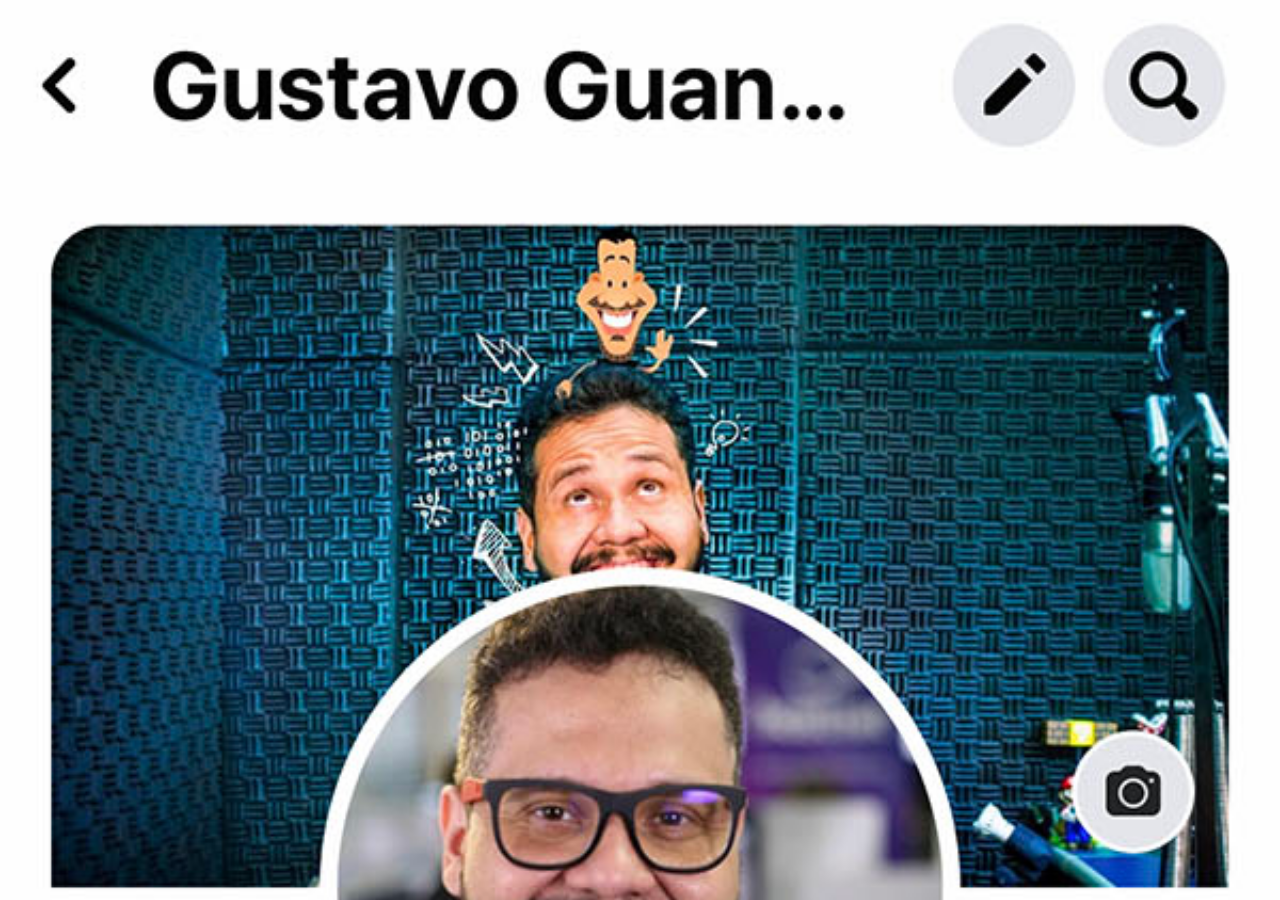
==== facebook.html @ 32d58f8d "adicionado os botões laterais adicionado os botões laterais e as paginas que completam a funcionalid" ====
<!DOCTYPE html>
<html lang="pt-br">
<head>
    <meta charset="UTF-8">
    <meta name="viewport" content="width=device-width, initial-scale=1.0">
    <title>facebook</title>
<style>

    * {
        margin: 0px;
        padding: 0px;
    }

    body {
        background: black url(imagens/tela-facebook.jpg) no-repeat top center;
        background-size: cover;
        width: 100vw;
        height: 100vh;
    }

</style>

</head>
<body>
    
</body>
</html>
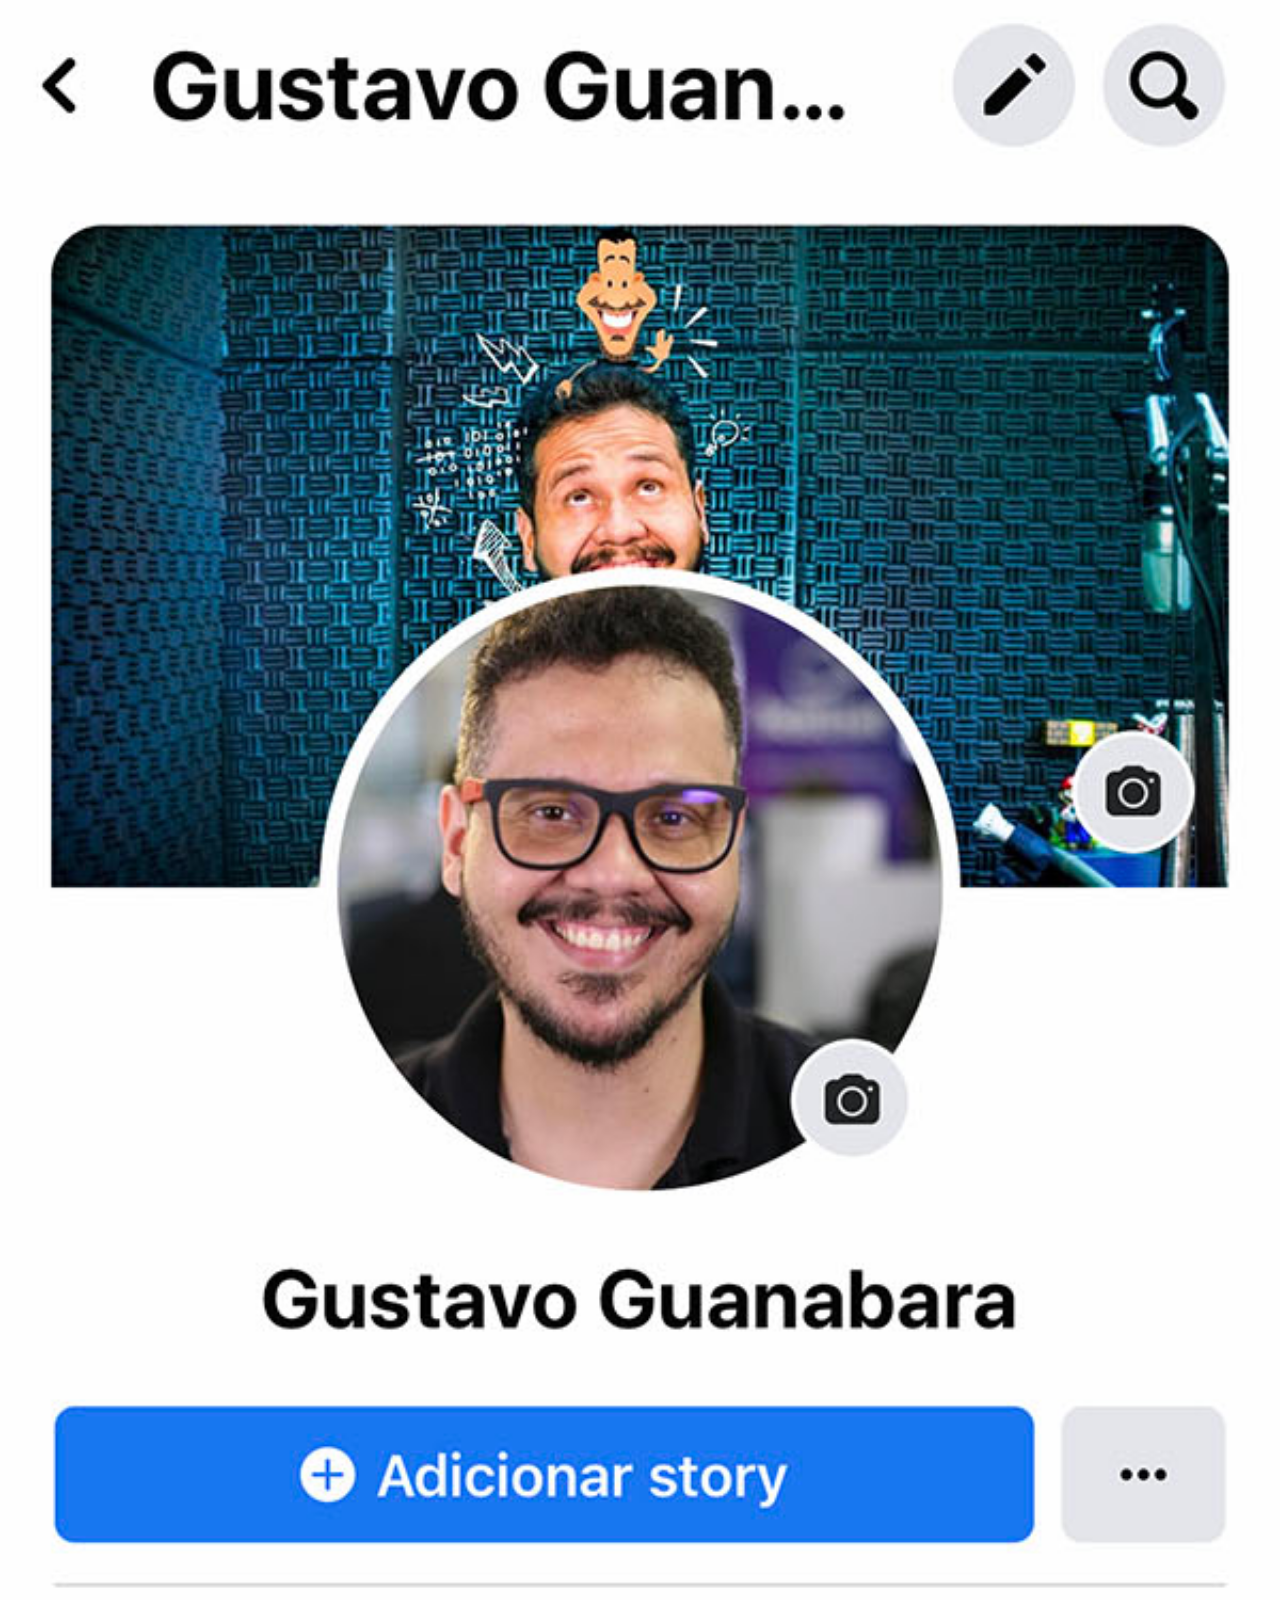
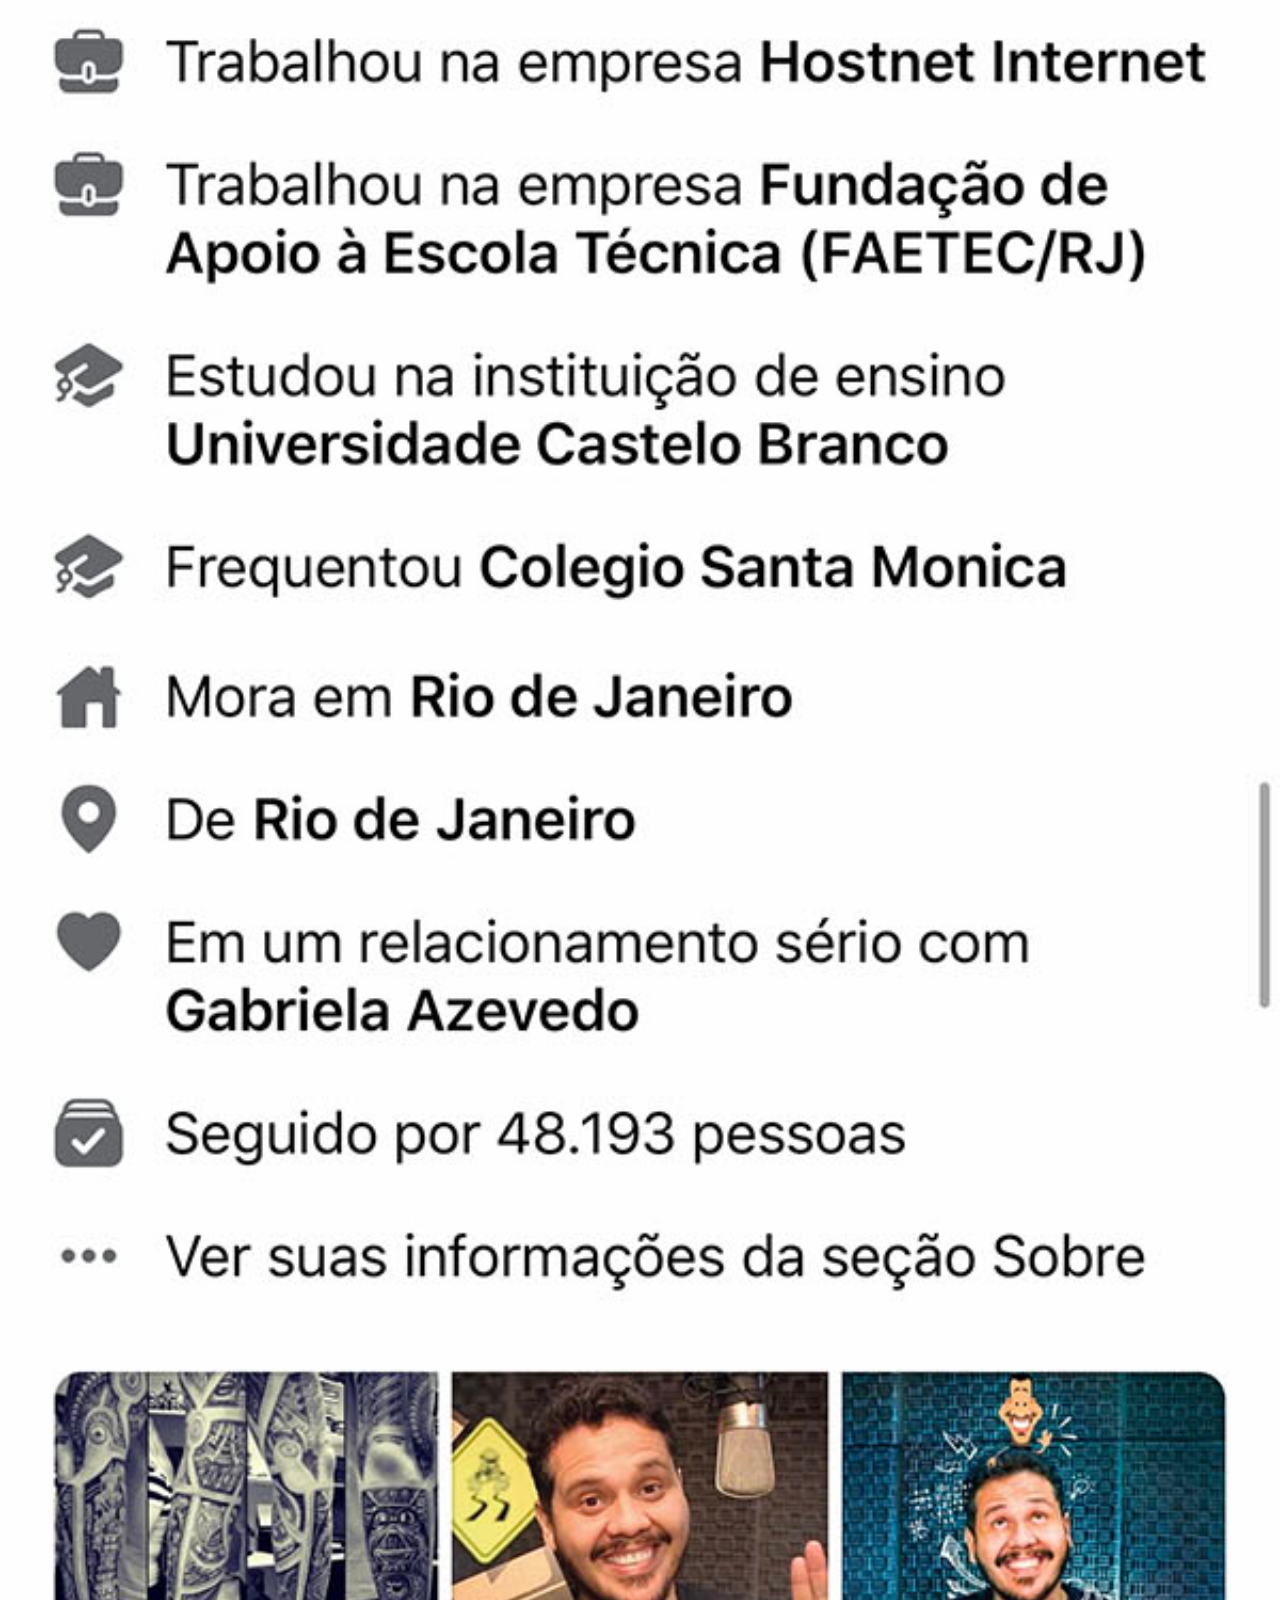
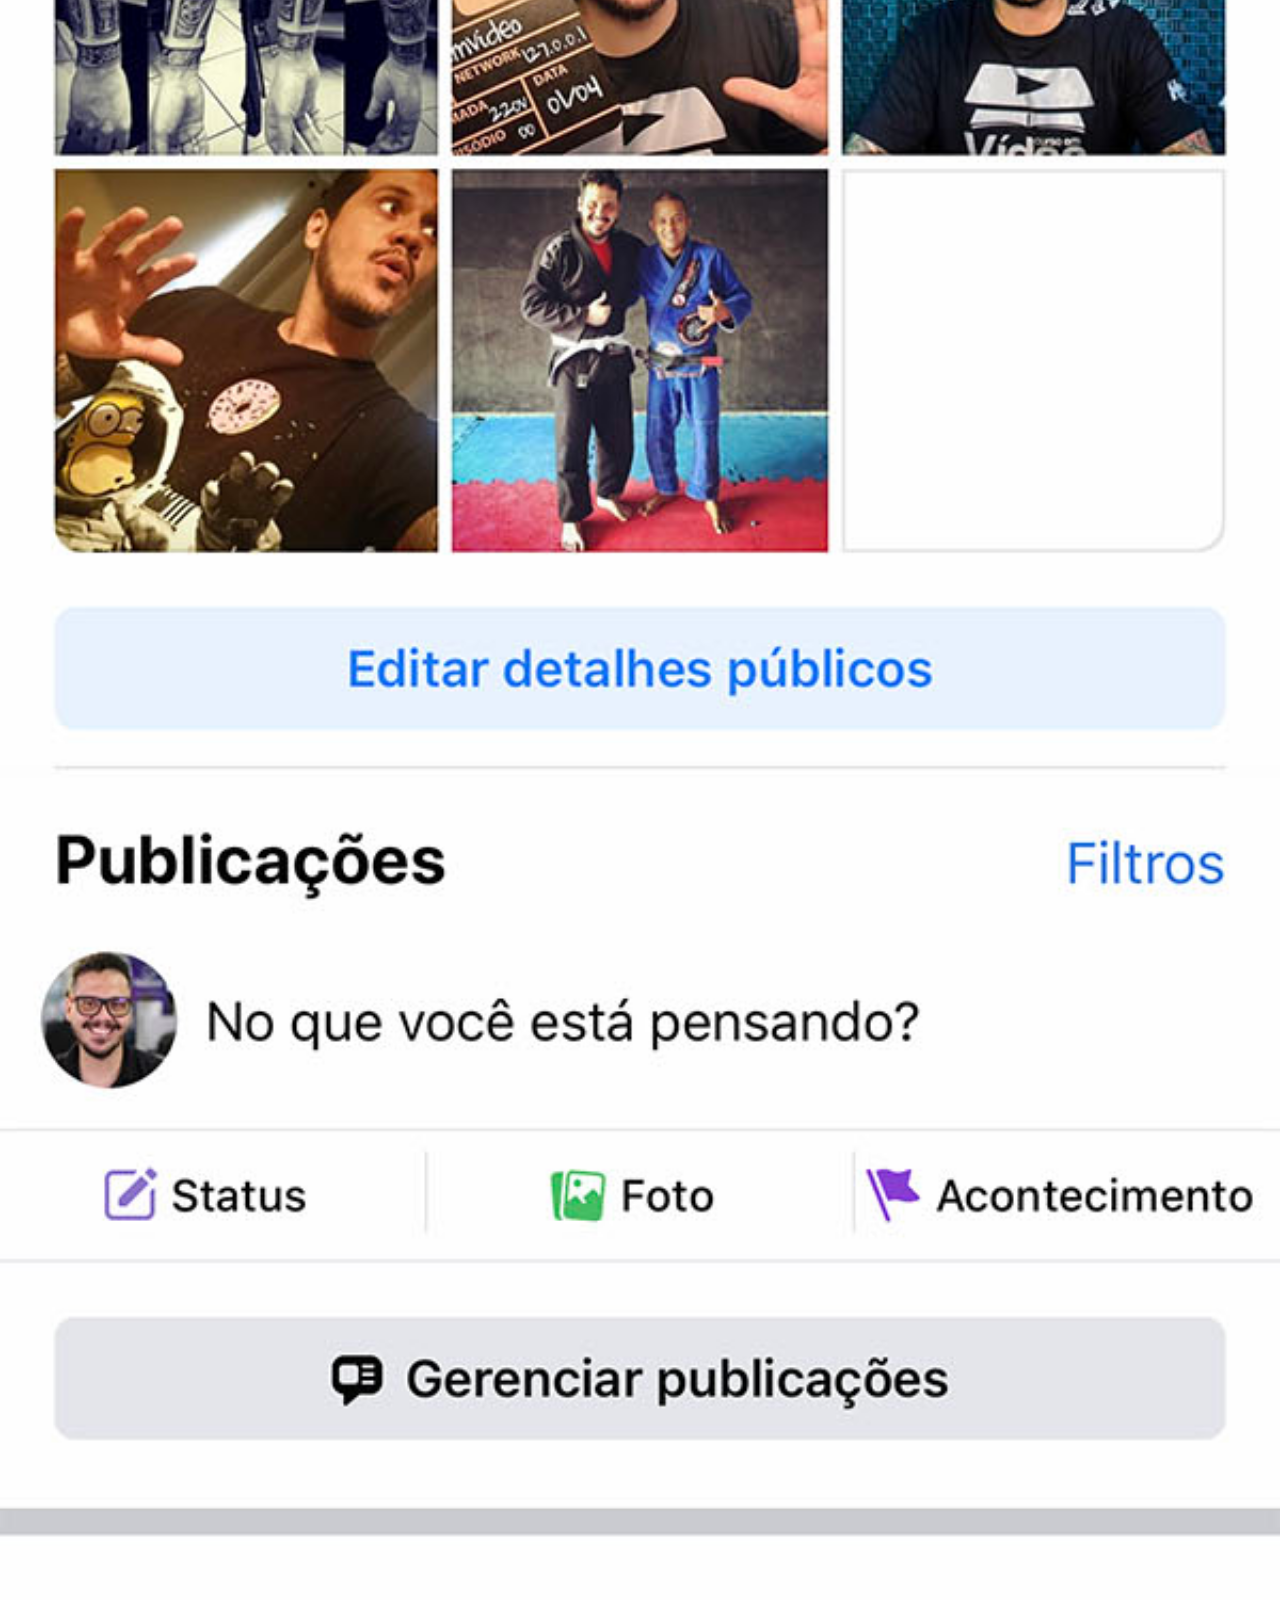
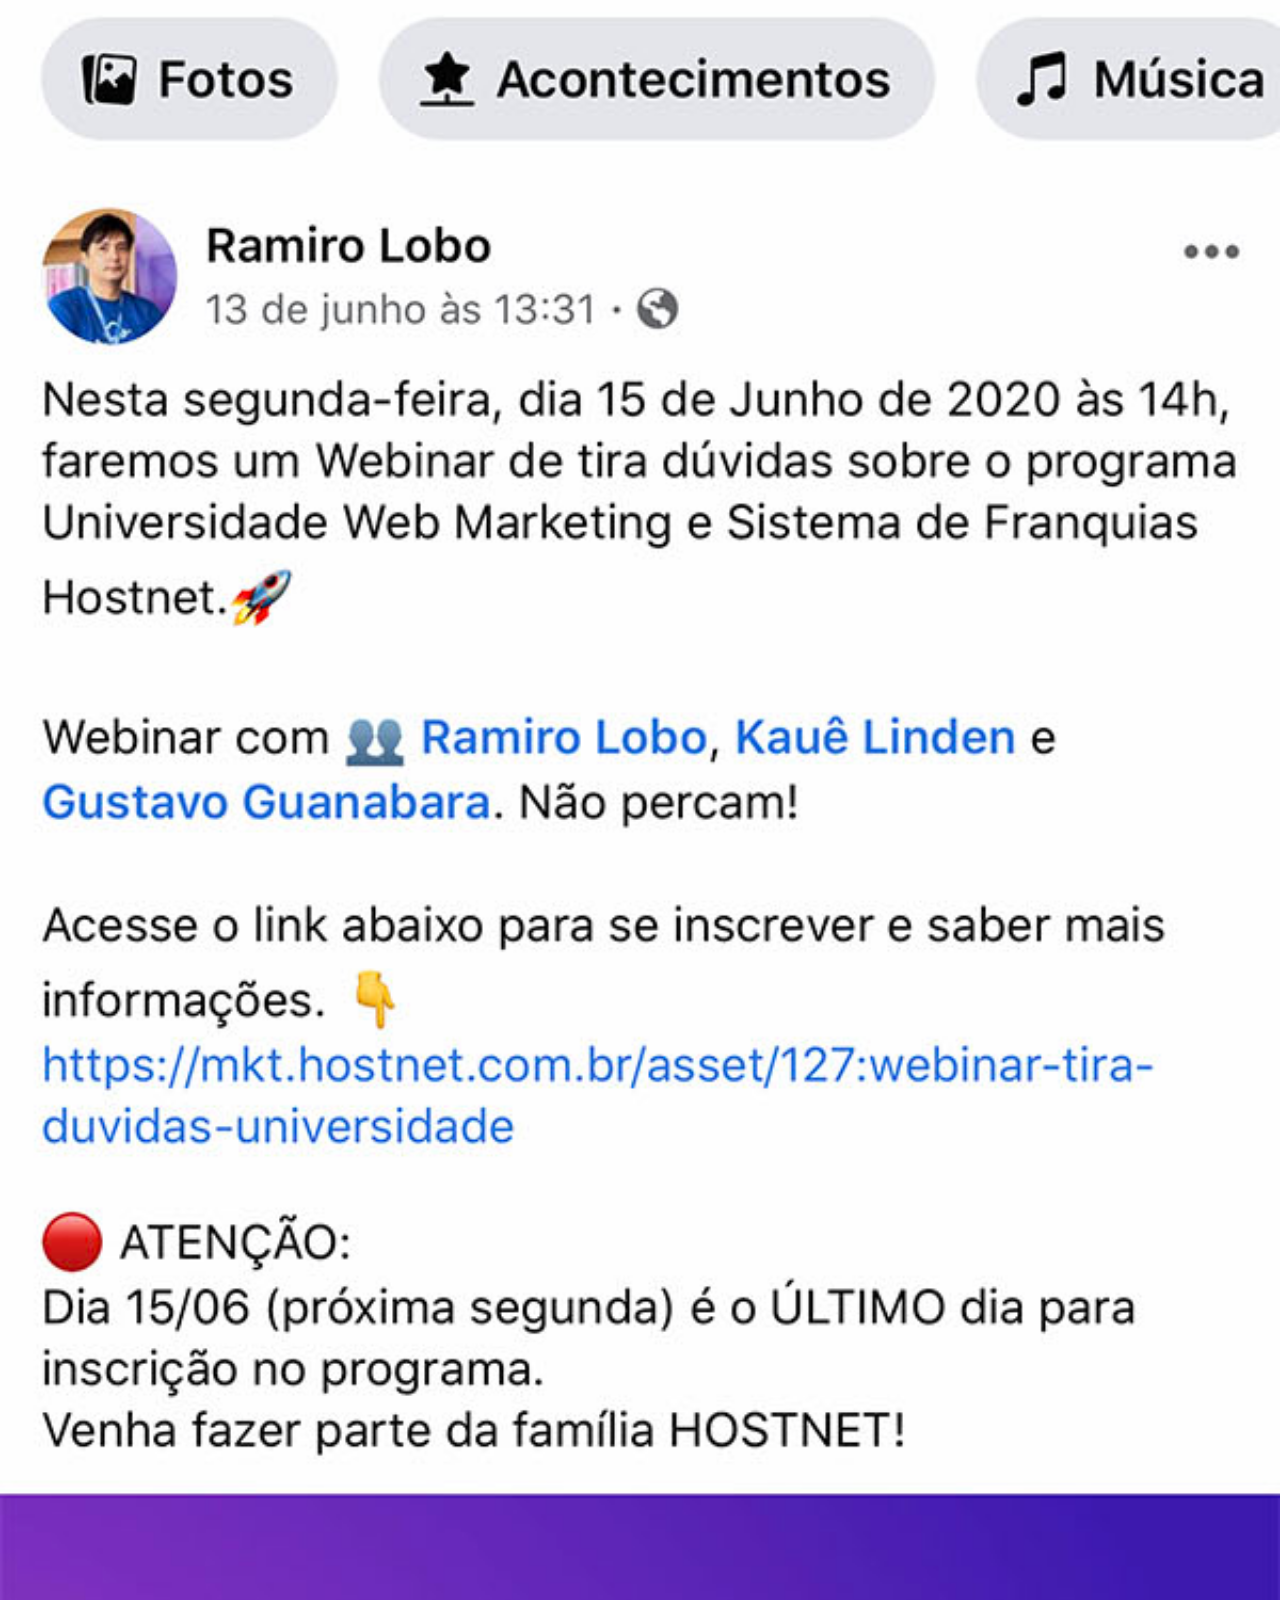
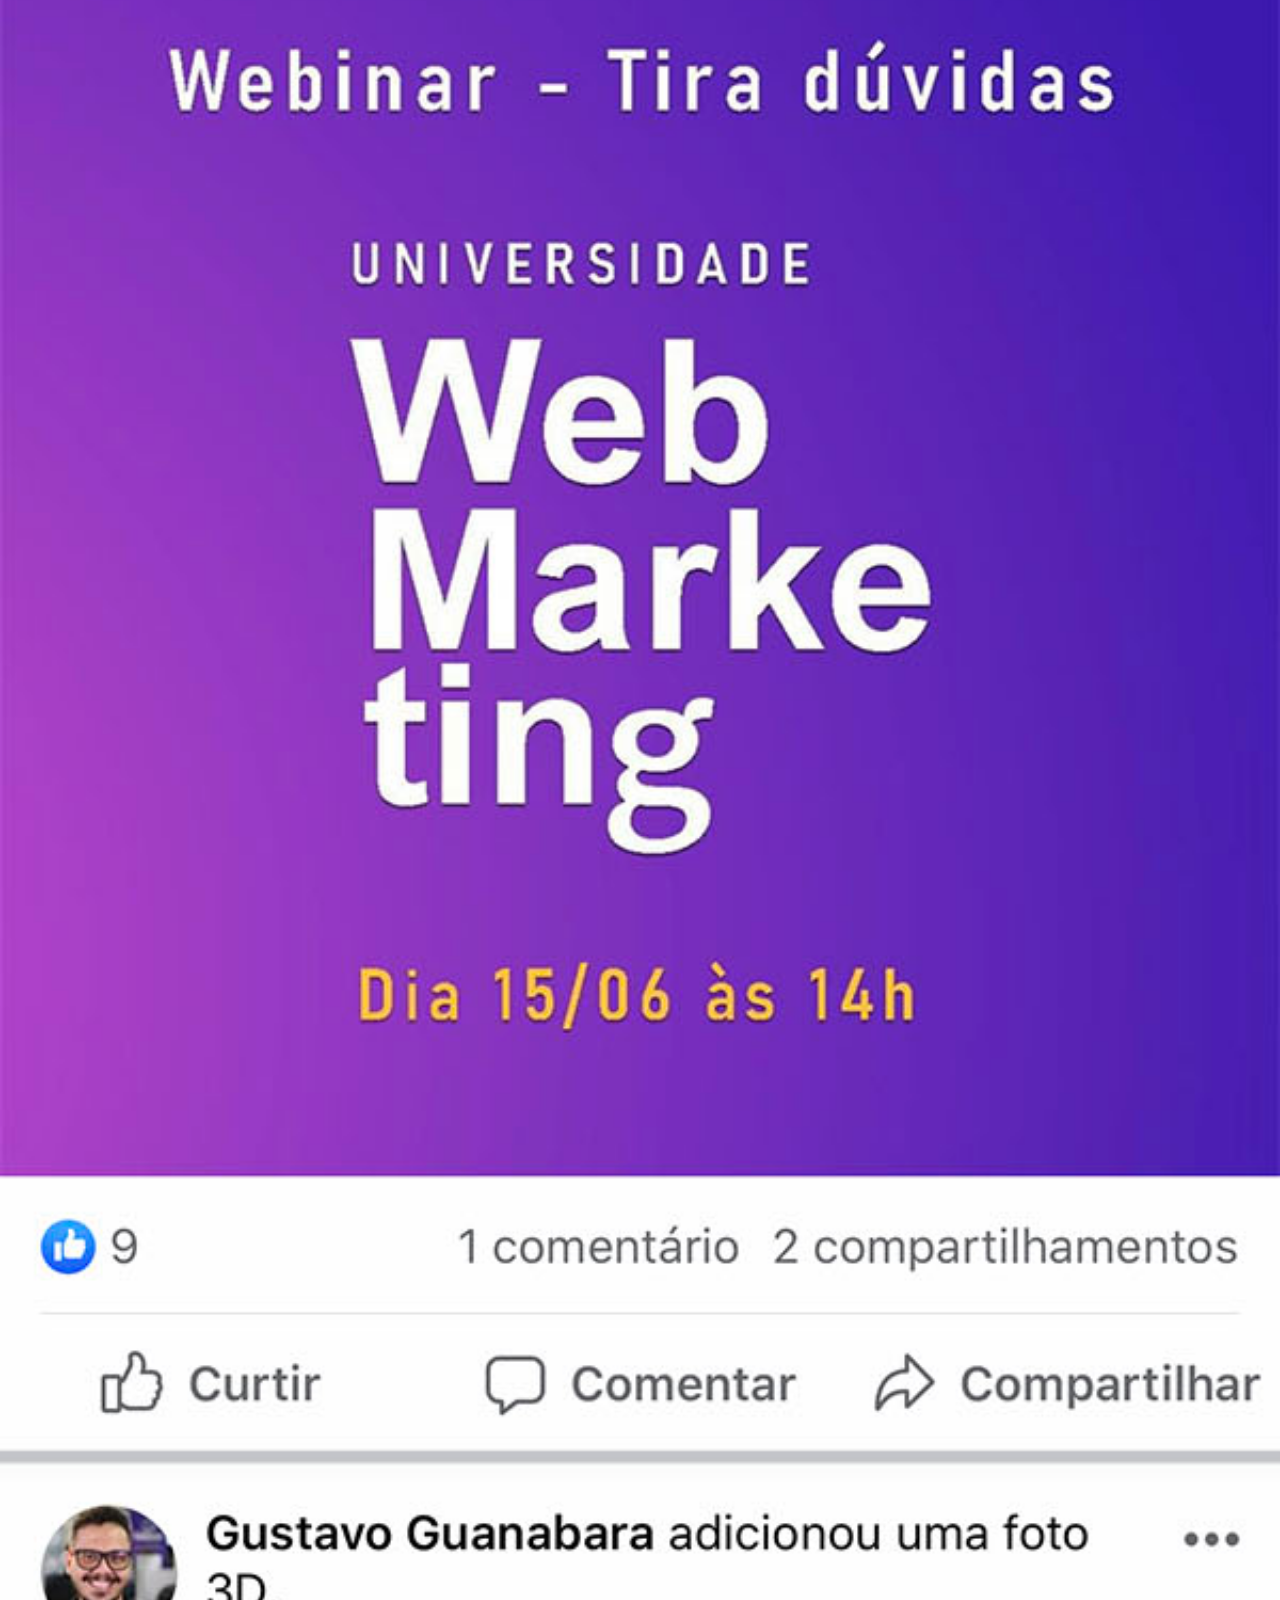
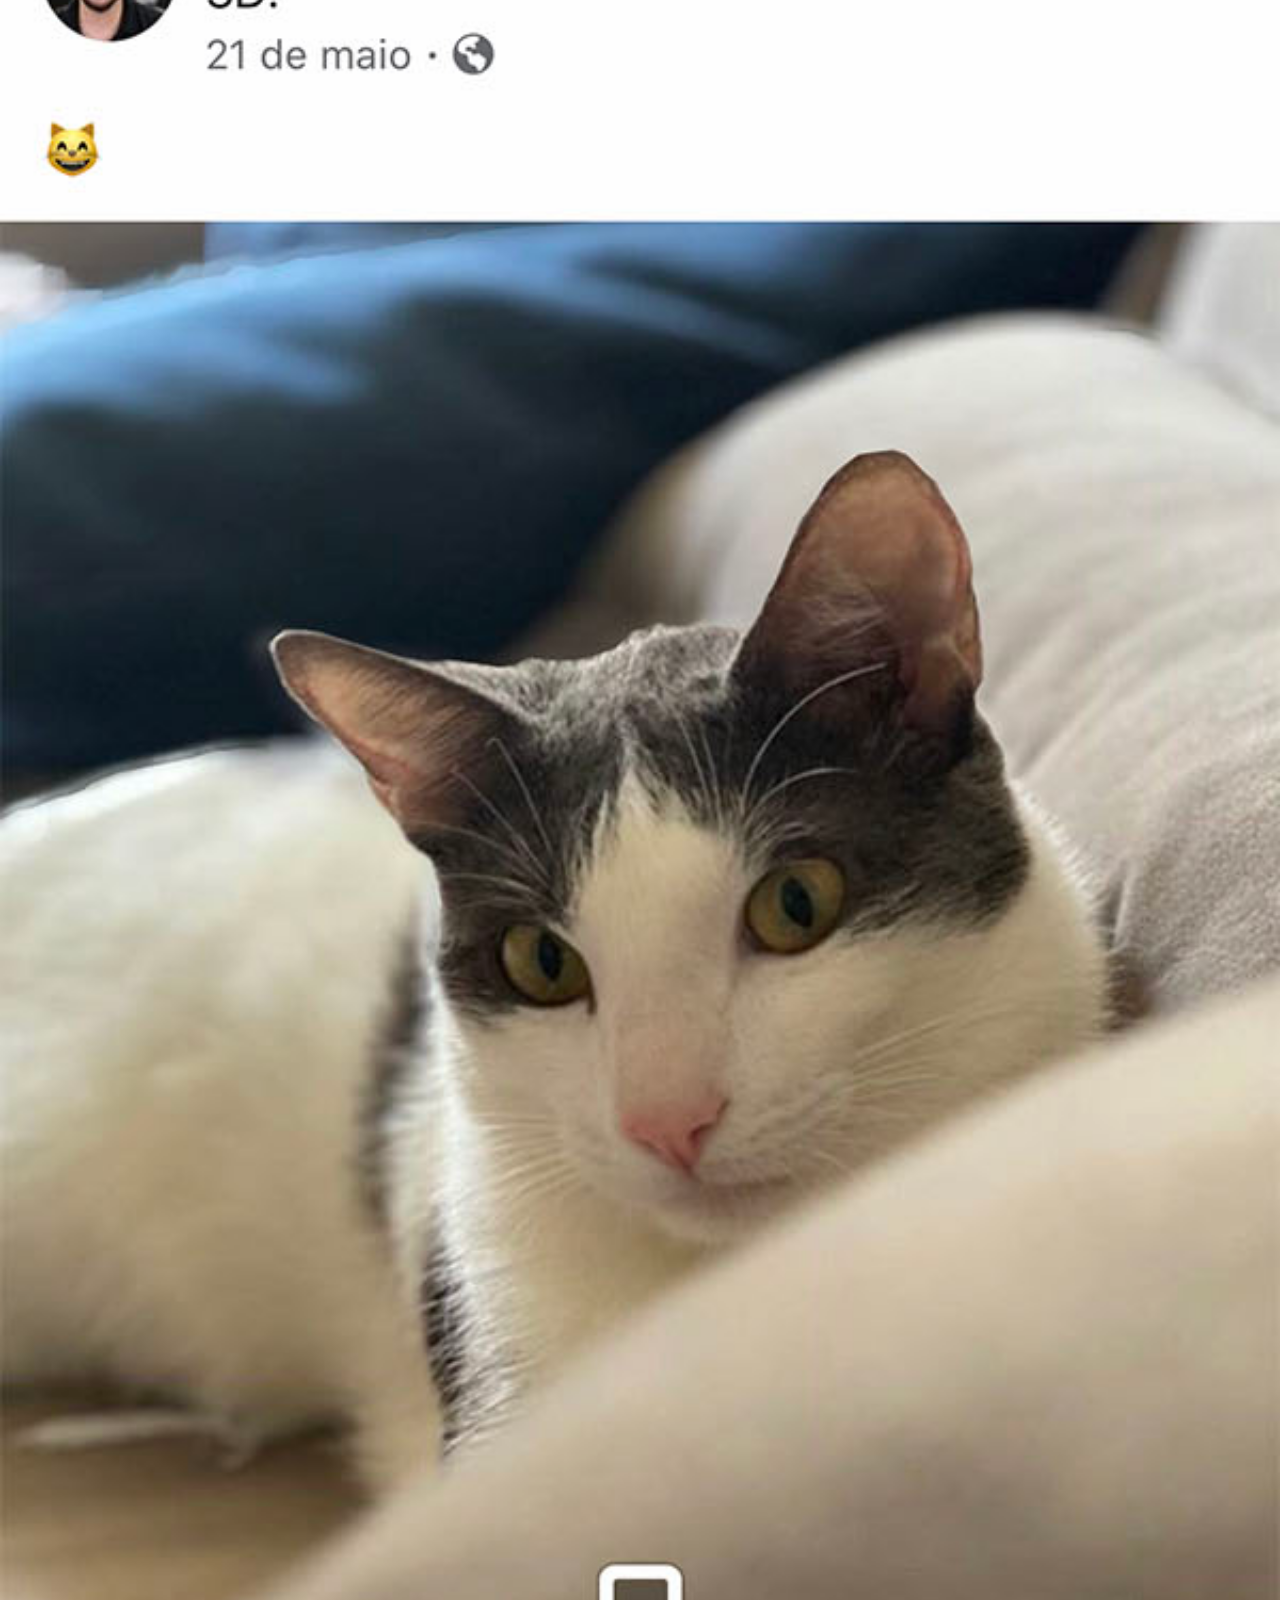
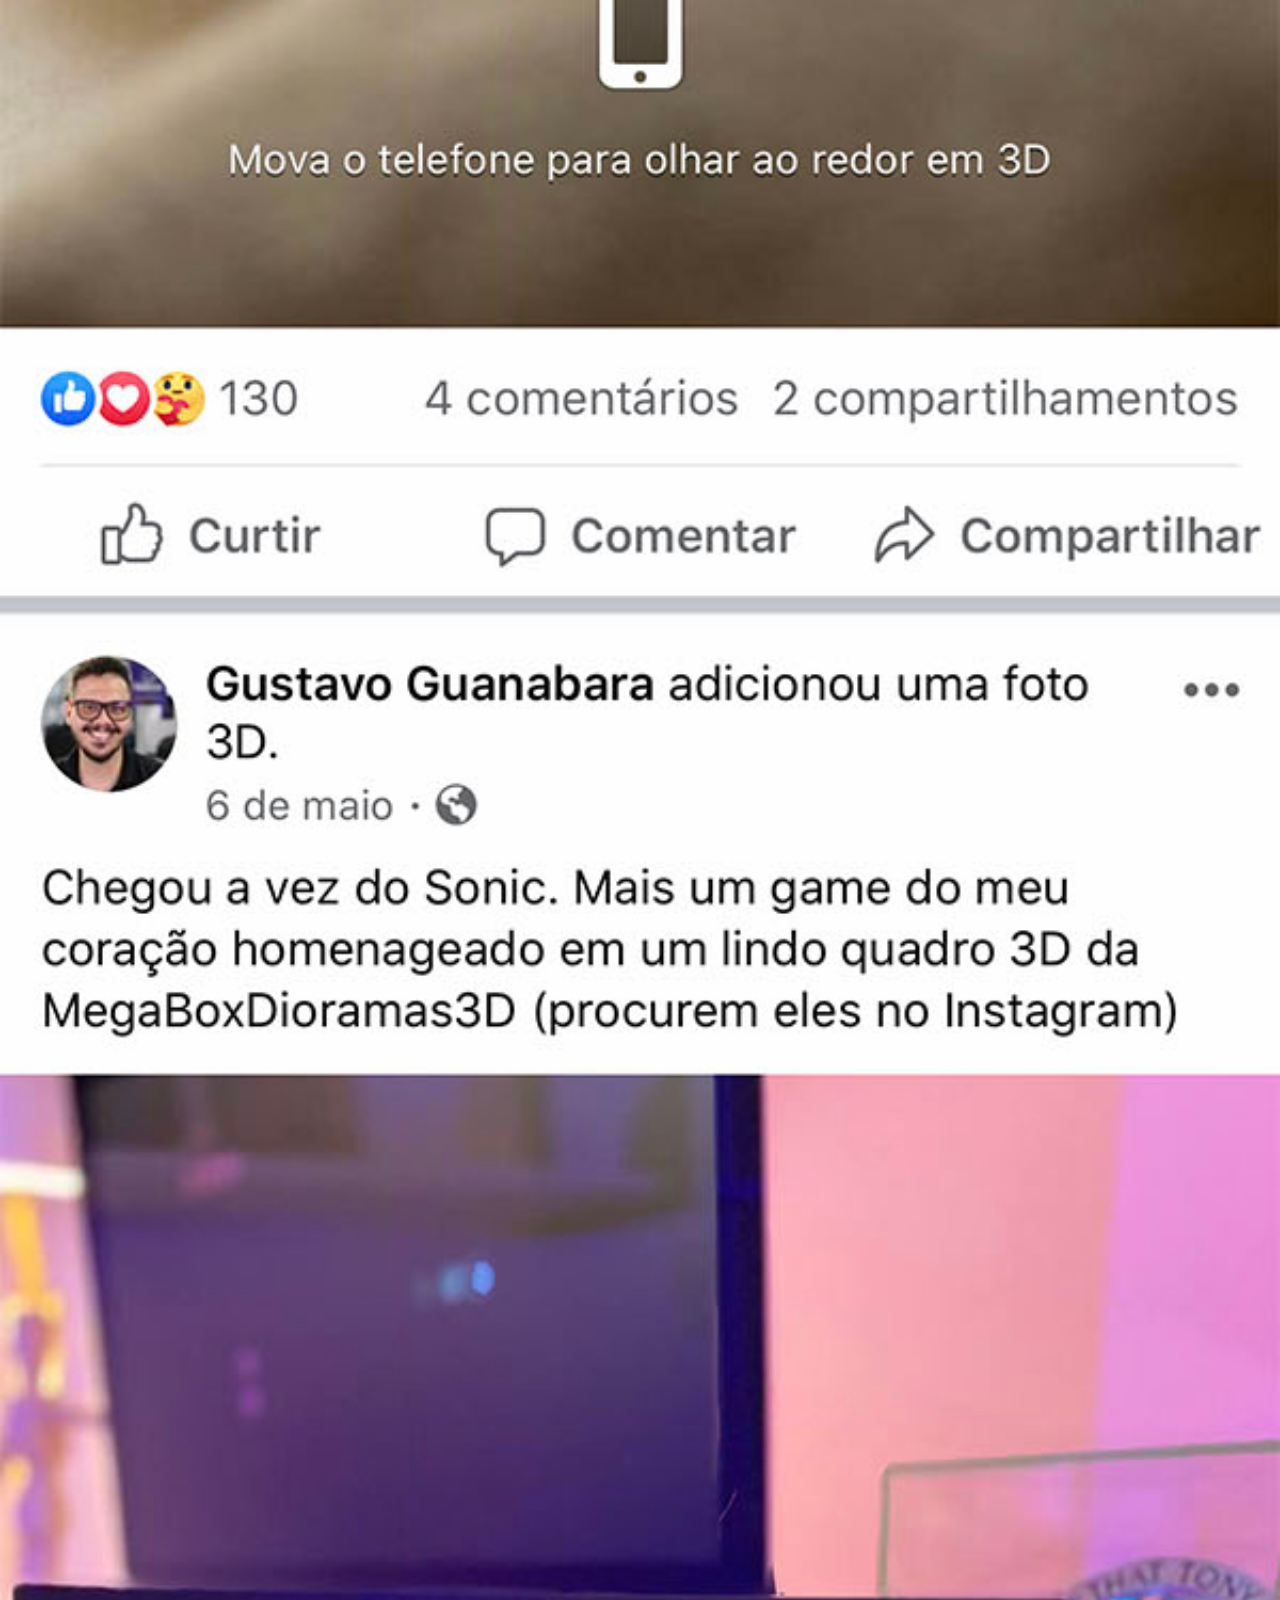
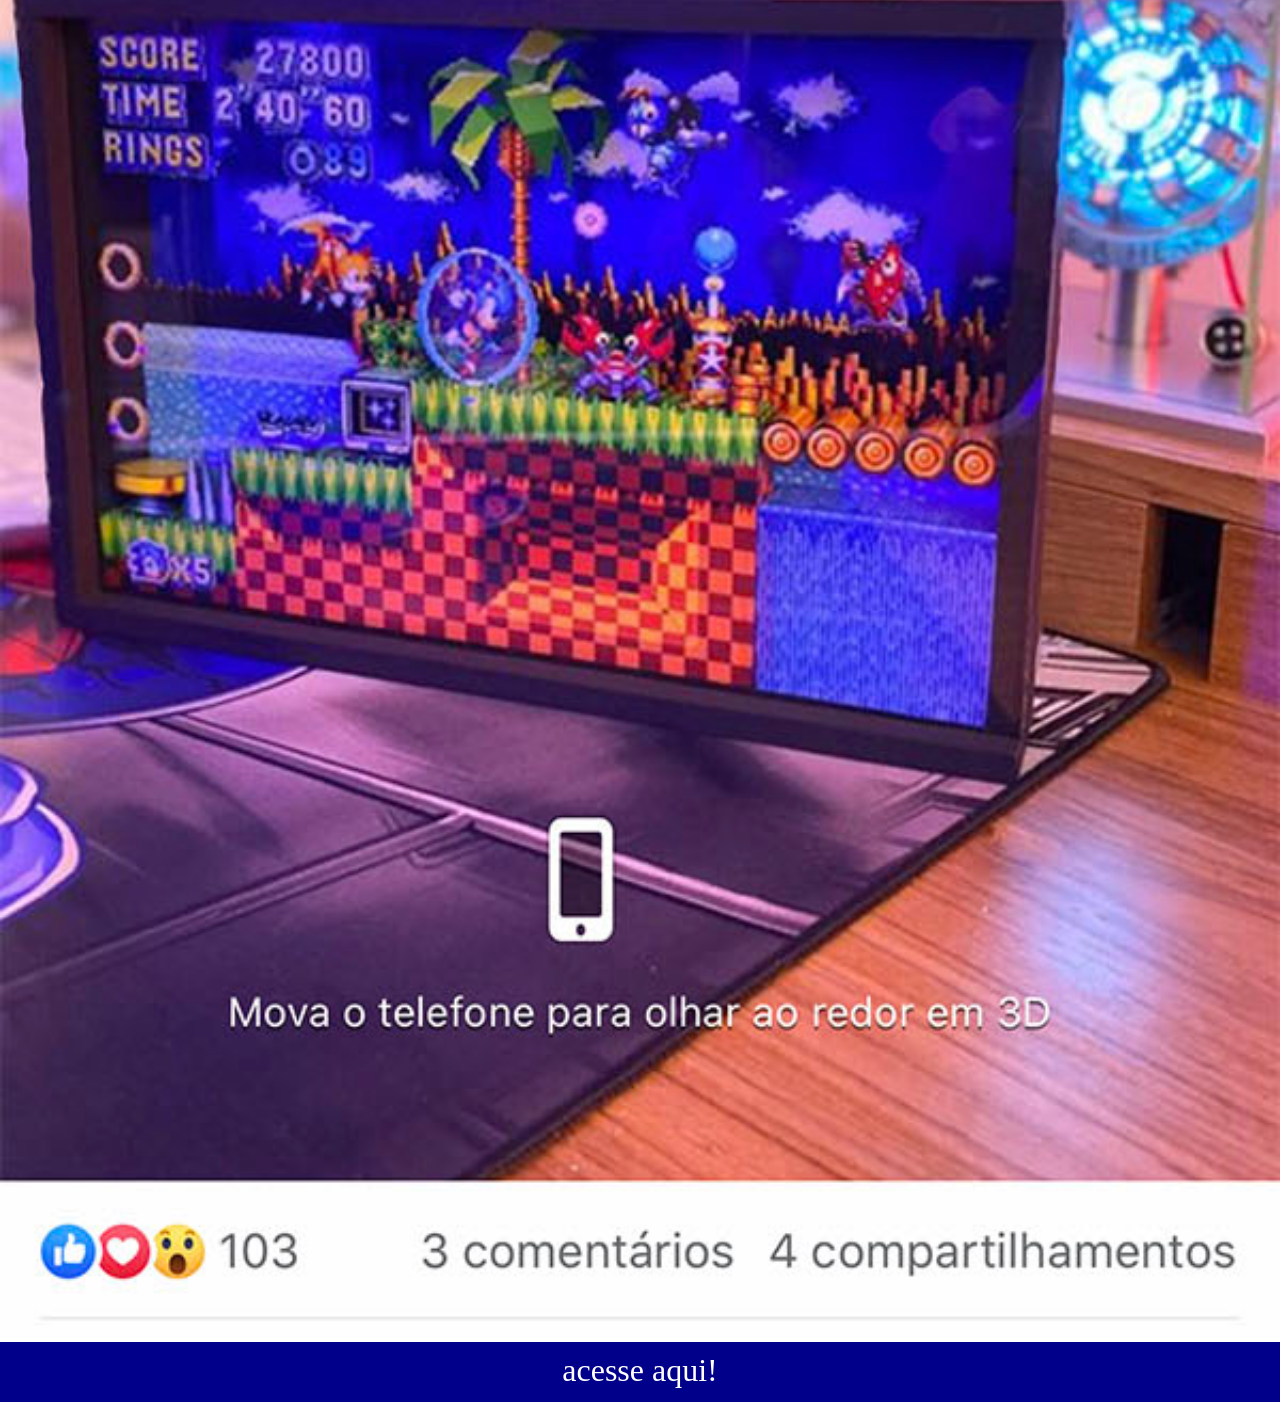
==== commit 85a1a62b: "terminado o css e todas as páginas" ====
--- a/facebook.html
+++ b/facebook.html
@@ -1,27 +1,16 @@
 <!DOCTYPE html>
 <html lang="pt-br">
+
 <head>
     <meta charset="UTF-8">
     <meta name="viewport" content="width=device-width, initial-scale=1.0">
     <title>facebook</title>
-<style>
+    <link rel="stylesheet" href="style/style-paginas.css">
+</head>
 
-    * {
-        margin: 0px;
-        padding: 0px;
-    }
+<body>
+    <img src="imagens/tela-facebook.jpg" alt="tela facebook">
+    <div class="acessbutton"><a href="https://www.instagram.com" target="_blank">acesse aqui!</a></div>
+</body>
 
-    body {
-        background: black url(imagens/tela-facebook.jpg) no-repeat top center;
-        background-size: cover;
-        width: 100vw;
-        height: 100vh;
-    }
-
-</style>
-
-</head>
-<body>
-    
-</body>
 </html>
--- a/style/style-paginas.css
+++ b/style/style-paginas.css
@@ -0,0 +1,32 @@
+* {
+    padding: 0%;
+    margin: 0%;
+}
+
+::-webkit-scrollbar {
+    width: 0px;
+    height: 0px;
+}
+
+img {
+    width: 100vw;
+}
+
+.acessbutton a {
+    display: block;
+    height: 40px;
+    background-color: darkblue;
+    font-size: 2em;
+    color: white;
+    text-align: center;
+    padding: 10px;
+    margin-bottom: 3px;
+    text-decoration: none;
+}
+
+.acessbutton a:hover {
+    border: 1px white solid;
+    border-radius: 5px;
+    text-decoration: underline;
+    background-color: blue;
+}
